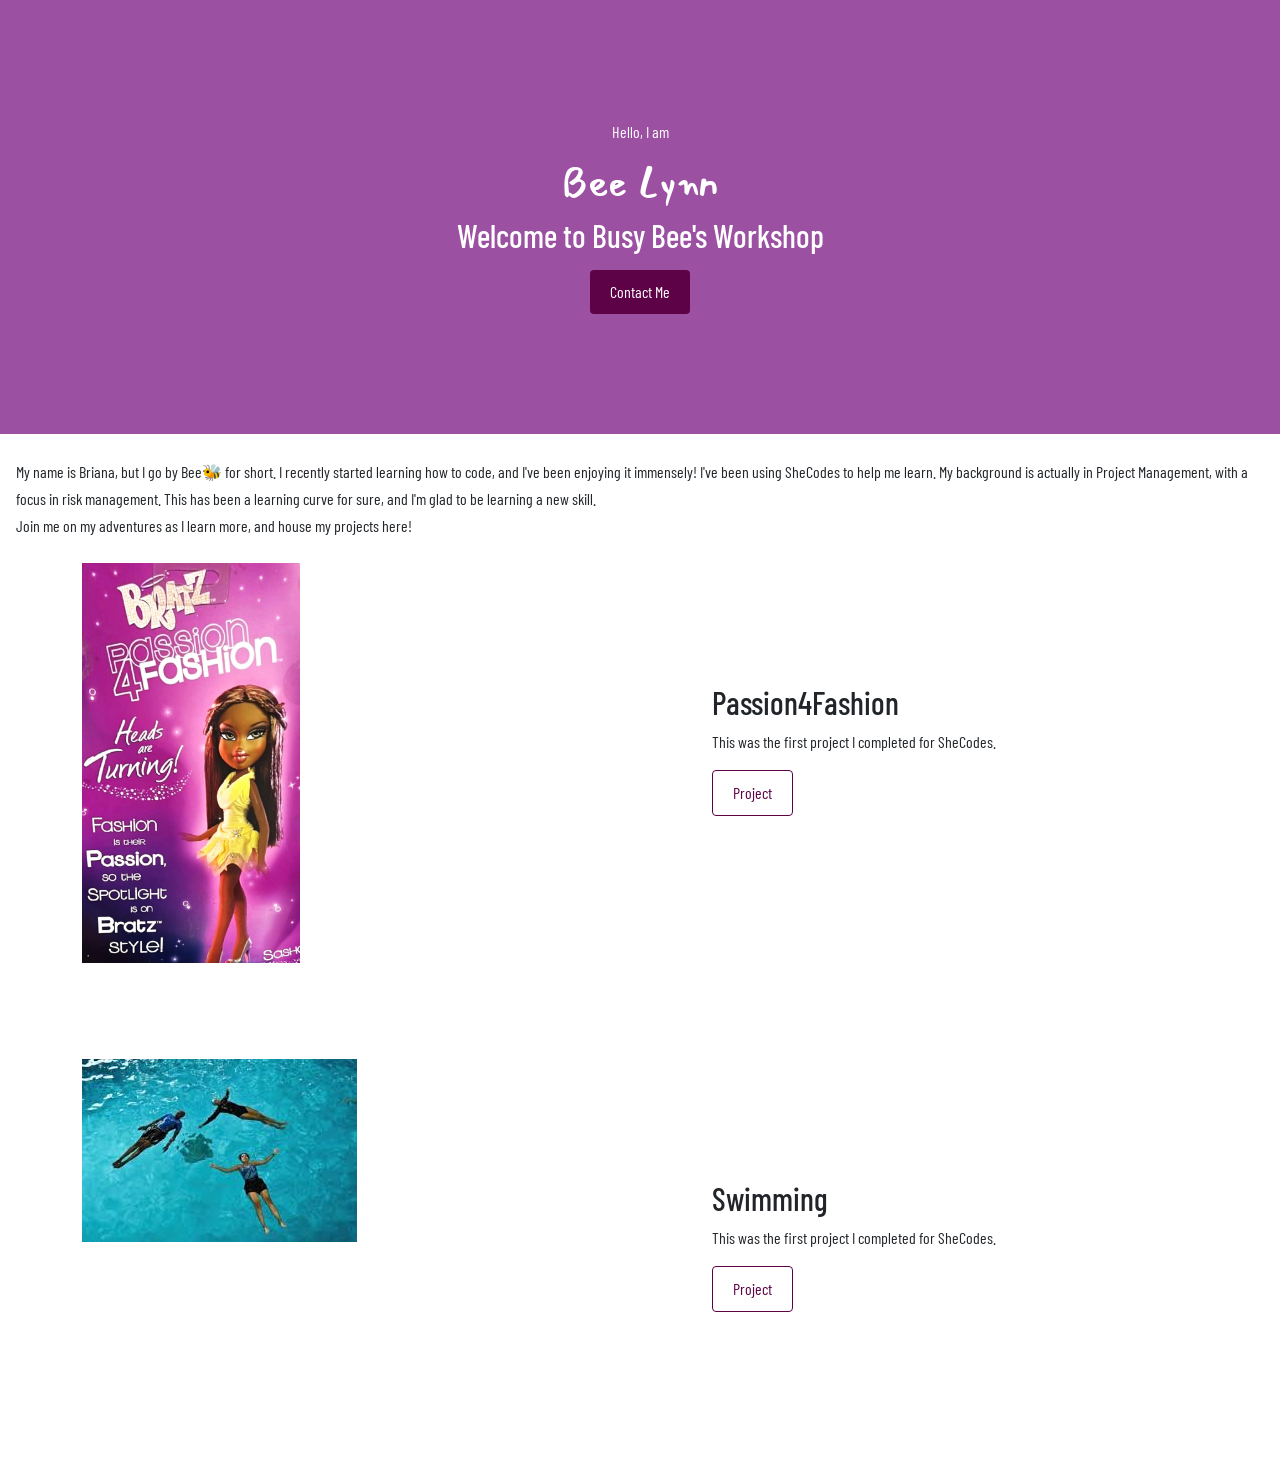
==== index.html @ 607708c8 "Fixed the rows and container for the listed projects in html" ====
<!DOCTYPE html>
<html lang="en">
  <head>
    <meta charset="UTF-8" />
    <meta name="viewport" content="width=device-width, initial-scale=1.0" />
    <link
      href="https://cdn.jsdelivr.net/npm/bootstrap@5.3.8/dist/css/bootstrap.min.css"
      rel="stylesheet"
      integrity="sha384-sRIl4kxILFvY47J16cr9ZwB07vP4J8+LH7qKQnuqkuIAvNWLzeN8tE5YBujZqJLB"
      crossorigin="anonymous"
    />
    <script
      src="https://cdn.jsdelivr.net/npm/bootstrap@5.3.8/dist/js/bootstrap.bundle.min.js"
      integrity="sha384-FKyoEForCGlyvwx9Hj09JcYn3nv7wiPVlz7YYwJrWVcXK/BmnVDxM+D2scQbITxI"
      crossorigin="anonymous"
    ></script>
    <link rel="preconnect" href="https://fonts.googleapis.com" />
    <link rel="preconnect" href="https://fonts.gstatic.com" crossorigin />
    <link
      href="https://fonts.googleapis.com/css2?family=Barlow+Condensed:ital,wght@0,100;0,200;0,300;0,400;0,500;0,600;0,700;0,800;0,900;1,100;1,200;1,300;1,400;1,500;1,600;1,700;1,800;1,900&family=Mansalva&display=swap"
      rel="stylesheet"
    />
    <link rel="stylesheet" href="source/style.css" />
    <title>Bee Lynn Homepage</title>
  </head>
  <body>
    <div class="webpage">
      <p>Hello, I am</p>
      <h1 class="bee">Bee Lynn</h1>
      <h2 class="mb-3">Welcome to Busy Bee's Workshop</h2>
      <div>
        <a href="#" class="btn btn-info">Contact Me</a>
      </div>
    </div>
    <div>
      <p class="about-bee mt-4 mb-4 ps-3 pe-3">
        My name is Briana, but I go by Bee🐝 for short. I recently started
        learning how to code, and I've been enjoying it immensely! I've been
        using SheCodes to help me learn. My background is actually in Project
        Management, with a focus in risk management. This has been a learning
        curve for sure, and I'm glad to be learning a new skill.
        <br />Join me on my adventures as I learn more, and house my projects
        here!
      </p>
      <div class="container">
        <div class="row mb-5">
          <div class="col-6">
            <img
              src="picture/fashion.png"
              class="img-fluid mb-5"
              alt="Sasha from the Bratz"
            />
          </div>
          <div class="col-6">
            <div class="project-info">
              <h2>Passion4Fashion</h2>
              <p class="">
                This was the first project I completed for SheCodes.
              </p>
              <div>
                <a href="#" class="btn btn-info-outline">Project</a>
              </div>
            </div>
          </div>
        </div>
      </div>
      <div class="container">
        <div class="row mb-5">
          <div class="col-6">
            <img
              src="picture/swim1.jpeg"
              class="img-fluid"
              alt="Group of people floating on their back in pool"
            />
          </div>
          <div class="col-6">
            <div class="project-info">
              <h2>Swimming</h2>
              <p class="">
                This was the first project I completed for SheCodes.
              </p>
              <div>
                <a href="#" class="btn btn-info-outline">Project</a>
              </div>
            </div>
          </div>
        </div>
      </div>
    </div>
  </body>
</html>
---- source/style.css ----
:root {
  --font: "Barlow Condensed", sans-serif;
  --button-color: #5d0247;
}

body {
  font-family: var(--font);
}

.webpage {
  background: #9b50a2;
  text-align: center;
  color: white;
  padding: 120px 20px;
}

.bee {
  font-family: "Mansalva", sans-serif;
}

.btn-info {
  border-radius: 4px;
  border: none;
  padding: 10px 20px;
  background: var(--button-color);
  color: white;
}

.btn-info-outline {
  border-radius: 4px;
  border: none;
  padding: 10px 20px;
  border: 1px solid var(--button-color);
  color: var(--button-color);
}

.btn-info-outline:hover {
  border: var(--button-color);
}

.about-bee {
  line-height: 27px;
}

.img-fluid {
  max-width: 400px;
  max-height: 400px;
}

.project-info {
  padding: 120px 60px;
}
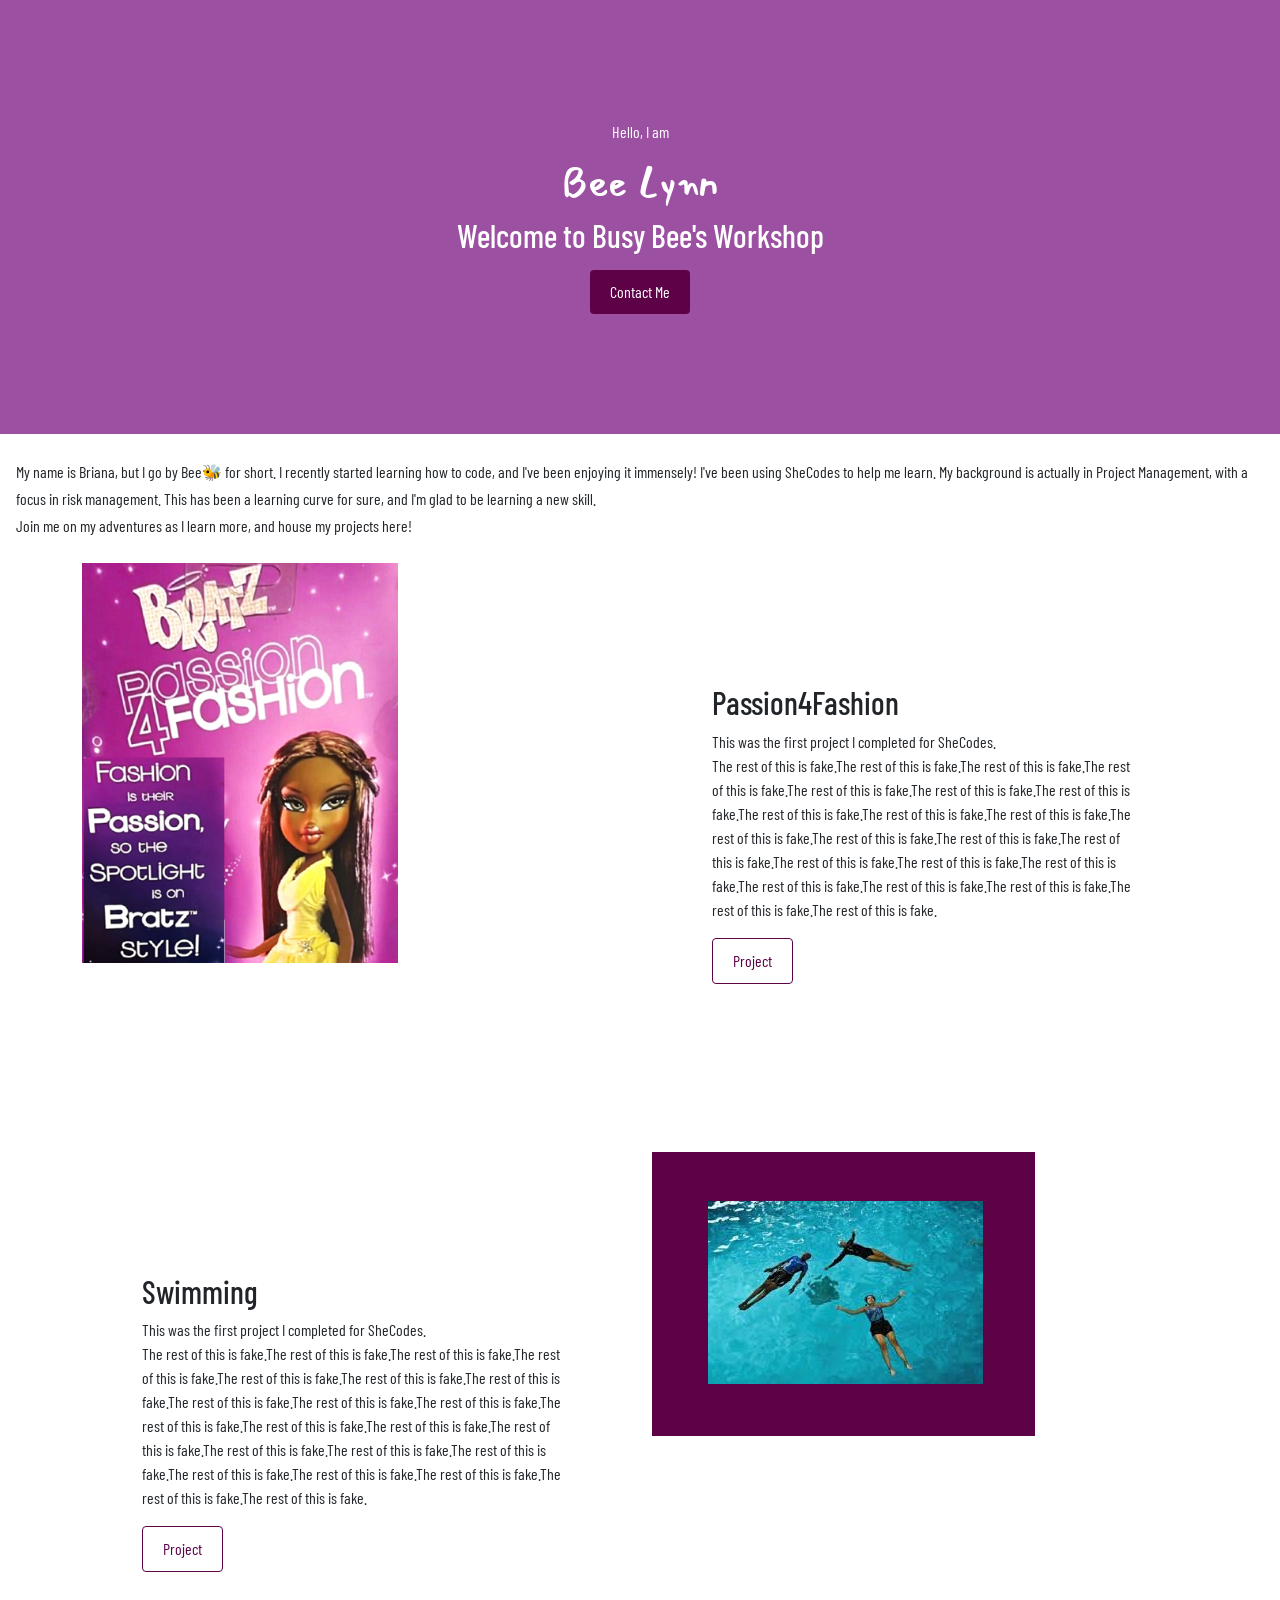
==== commit b7d7b957: "Updated the picture html to not show when the webpage is smaller; added some css to the pictures" ====
--- a/index.html
+++ b/index.html
@@ -44,18 +44,27 @@
       </p>
       <div class="container">
         <div class="row mb-5">
-          <div class="col-6">
+          <div class="col d-none d-lg-block">
             <img
-              src="picture/fashion.png"
-              class="img-fluid mb-5"
+              src="picture/bratz.png"
+              class="pic img-fluid"
               alt="Sasha from the Bratz"
             />
           </div>
-          <div class="col-6">
+          <div class="col">
             <div class="project-info">
               <h2>Passion4Fashion</h2>
               <p class="">
-                This was the first project I completed for SheCodes.
+                This was the first project I completed for SheCodes. <br />The
+                rest of this is fake.The rest of this is fake.The rest of this
+                is fake.The rest of this is fake.The rest of this is fake.The
+                rest of this is fake.The rest of this is fake.The rest of this
+                is fake.The rest of this is fake.The rest of this is fake.The
+                rest of this is fake.The rest of this is fake.The rest of this
+                is fake.The rest of this is fake.The rest of this is fake.The
+                rest of this is fake.The rest of this is fake.The rest of this
+                is fake.The rest of this is fake.The rest of this is fake.The
+                rest of this is fake.The rest of this is fake.
               </p>
               <div>
                 <a href="#" class="btn btn-info-outline">Project</a>
@@ -66,24 +75,33 @@
       </div>
       <div class="container">
         <div class="row mb-5">
-          <div class="col-6">
-            <img
-              src="picture/swim1.jpeg"
-              class="img-fluid"
-              alt="Group of people floating on their back in pool"
-            />
-          </div>
-          <div class="col-6">
+          <div class="col">
             <div class="project-info">
               <h2>Swimming</h2>
               <p class="">
-                This was the first project I completed for SheCodes.
+                This was the first project I completed for SheCodes. <br />The
+                rest of this is fake.The rest of this is fake.The rest of this
+                is fake.The rest of this is fake.The rest of this is fake.The
+                rest of this is fake.The rest of this is fake.The rest of this
+                is fake.The rest of this is fake.The rest of this is fake.The
+                rest of this is fake.The rest of this is fake.The rest of this
+                is fake.The rest of this is fake.The rest of this is fake.The
+                rest of this is fake.The rest of this is fake.The rest of this
+                is fake.The rest of this is fake.The rest of this is fake.The
+                rest of this is fake.The rest of this is fake.
               </p>
               <div>
                 <a href="#" class="btn btn-info-outline">Project</a>
               </div>
             </div>
           </div>
+          <div class="col d-none d-lg-block">
+            <img
+              src="picture/swim1.png"
+              class="pic img-fluid"
+              alt="Group of people floating on their back in pool"
+            />
+          </div>
         </div>
       </div>
     </div>
--- a/source/style.css
+++ b/source/style.css
@@ -42,11 +42,19 @@
   line-height: 27px;
 }
 
-.img-fluid {
+.pic {
   max-width: 400px;
   max-height: 400px;
+  background-color: #f768d4;
 }
 
 .project-info {
   padding: 120px 60px;
 }
+
+@media (max-width: 900) {
+  .project-info {
+    padding: 0;
+    text-align: center;
+  }
+}
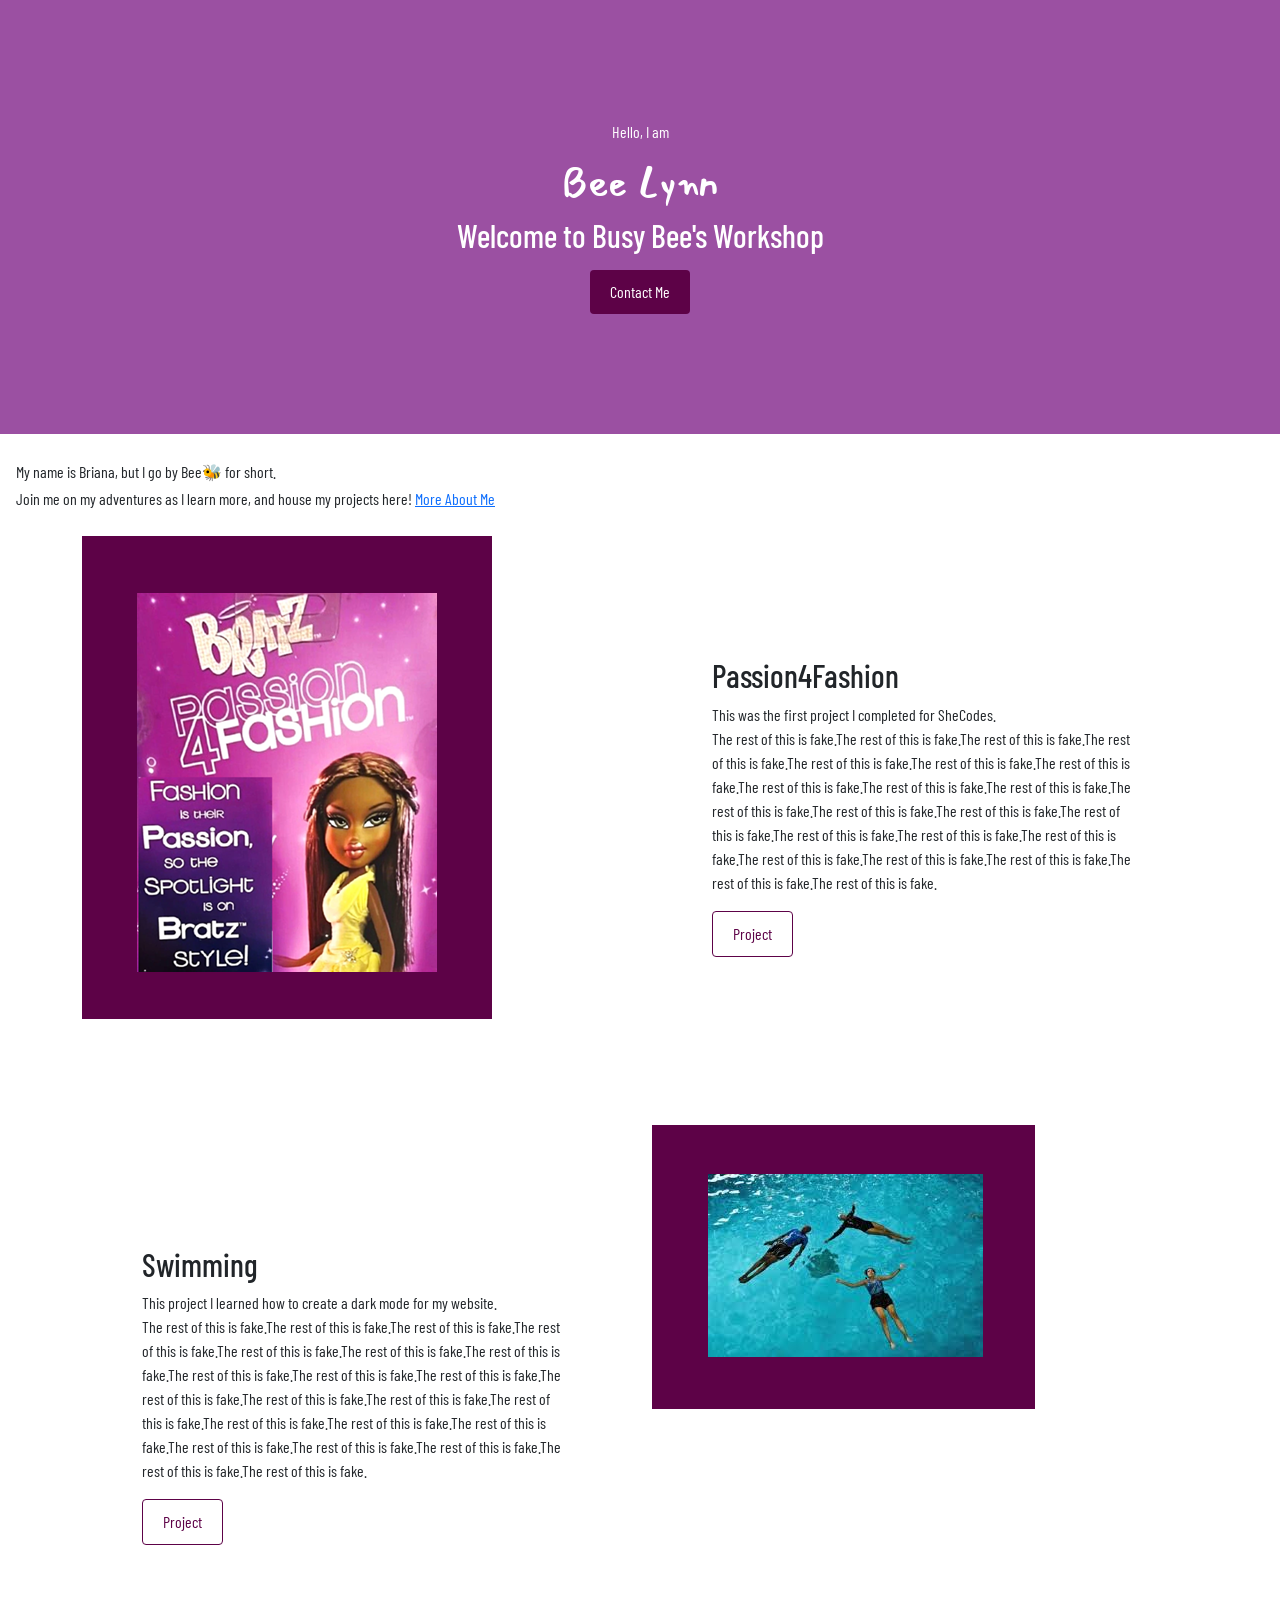
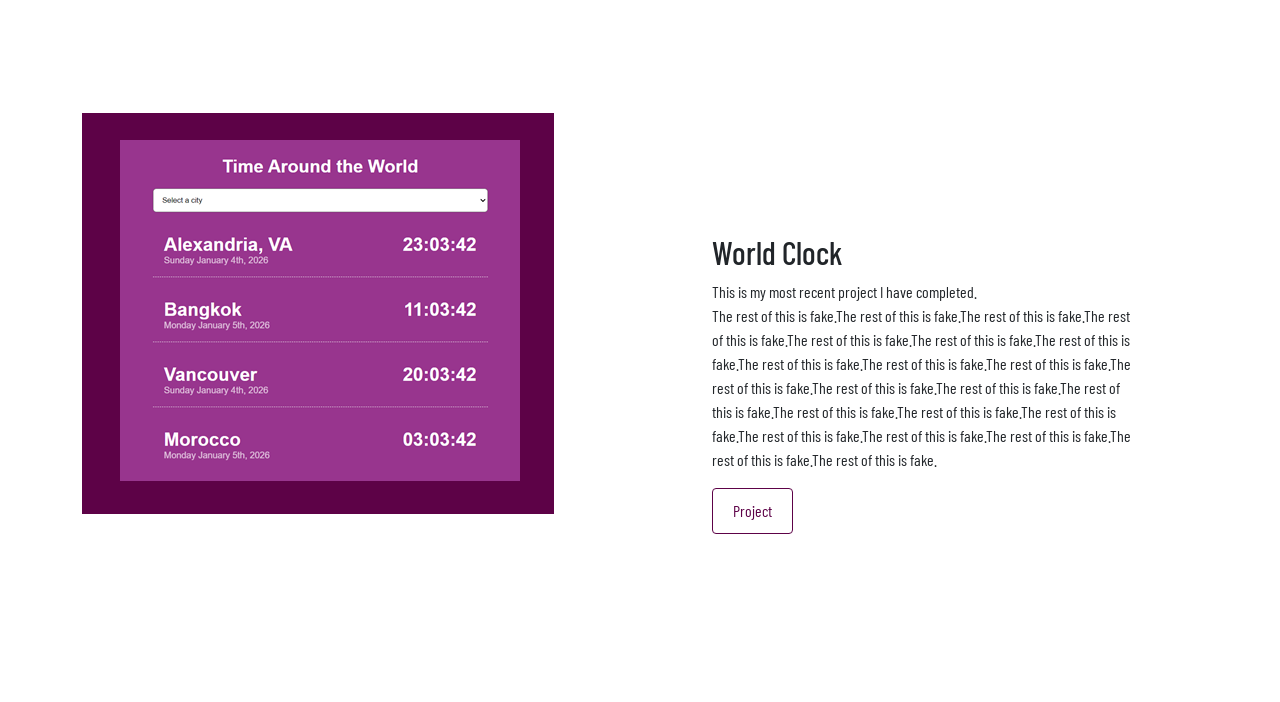
==== commit 180c987b: "Added third project (worldclock), and updated information for about me page. Linked the homepage and" ====
--- a/index.html
+++ b/index.html
@@ -34,13 +34,9 @@
     </div>
     <div>
       <p class="about-bee mt-4 mb-4 ps-3 pe-3">
-        My name is Briana, but I go by Bee🐝 for short. I recently started
-        learning how to code, and I've been enjoying it immensely! I've been
-        using SheCodes to help me learn. My background is actually in Project
-        Management, with a focus in risk management. This has been a learning
-        curve for sure, and I'm glad to be learning a new skill.
+        My name is Briana, but I go by Bee🐝 for short.
         <br />Join me on my adventures as I learn more, and house my projects
-        here!
+        here! <a href="about.html">More About Me</a>
       </p>
       <div class="container">
         <div class="row mb-5">
@@ -79,16 +75,16 @@
             <div class="project-info">
               <h2>Swimming</h2>
               <p class="">
-                This was the first project I completed for SheCodes. <br />The
-                rest of this is fake.The rest of this is fake.The rest of this
-                is fake.The rest of this is fake.The rest of this is fake.The
-                rest of this is fake.The rest of this is fake.The rest of this
-                is fake.The rest of this is fake.The rest of this is fake.The
-                rest of this is fake.The rest of this is fake.The rest of this
-                is fake.The rest of this is fake.The rest of this is fake.The
-                rest of this is fake.The rest of this is fake.The rest of this
-                is fake.The rest of this is fake.The rest of this is fake.The
-                rest of this is fake.The rest of this is fake.
+                This project I learned how to create a dark mode for my website.
+                <br />The rest of this is fake.The rest of this is fake.The rest
+                of this is fake.The rest of this is fake.The rest of this is
+                fake.The rest of this is fake.The rest of this is fake.The rest
+                of this is fake.The rest of this is fake.The rest of this is
+                fake.The rest of this is fake.The rest of this is fake.The rest
+                of this is fake.The rest of this is fake.The rest of this is
+                fake.The rest of this is fake.The rest of this is fake.The rest
+                of this is fake.The rest of this is fake.The rest of this is
+                fake.The rest of this is fake.The rest of this is fake.
               </p>
               <div>
                 <a href="#" class="btn btn-info-outline">Project</a>
@@ -104,6 +100,37 @@
           </div>
         </div>
       </div>
+      <div class="container">
+        <div class="row mb-5">
+          <div class="col d-none d-lg-block">
+            <img
+              src="picture/worldclock.png"
+              class="pic img-fluid"
+              alt="Sasha from the Bratz"
+            />
+          </div>
+          <div class="col">
+            <div class="project-info">
+              <h2>World Clock</h2>
+              <p class="">
+                This is my most recent project I have completed. <br />The rest
+                of this is fake.The rest of this is fake.The rest of this is
+                fake.The rest of this is fake.The rest of this is fake.The rest
+                of this is fake.The rest of this is fake.The rest of this is
+                fake.The rest of this is fake.The rest of this is fake.The rest
+                of this is fake.The rest of this is fake.The rest of this is
+                fake.The rest of this is fake.The rest of this is fake.The rest
+                of this is fake.The rest of this is fake.The rest of this is
+                fake.The rest of this is fake.The rest of this is fake.The rest
+                of this is fake.The rest of this is fake.
+              </p>
+              <div>
+                <a href="#" class="btn btn-info-outline">Project</a>
+              </div>
+            </div>
+          </div>
+        </div>
+      </div>
     </div>
   </body>
 </html>
--- a/source/style.css
+++ b/source/style.css
@@ -1,14 +1,23 @@
 :root {
   --font: "Barlow Condensed", sans-serif;
-  --button-color: #5d0247;
+  --primary-color: #5d0247;
+  --background-color: #9b50a2;
 }
 
 body {
   font-family: var(--font);
 }
 
+.three-head {
+  border-radius: 4px;
+  padding: 10px 20px;
+  border: 2px solid var(--primary-color);
+  color: var(--primary-color);
+  background-color: var(--background-color);
+}
+
 .webpage {
-  background: #9b50a2;
+  background: var(--background-color);
   text-align: center;
   color: white;
   padding: 120px 20px;
@@ -22,7 +31,7 @@
   border-radius: 4px;
   border: none;
   padding: 10px 20px;
-  background: var(--button-color);
+  background: var(--primary-color);
   color: white;
 }
 
@@ -30,22 +39,16 @@
   border-radius: 4px;
   border: none;
   padding: 10px 20px;
-  border: 1px solid var(--button-color);
-  color: var(--button-color);
+  border: 1px solid var(--primary-color);
+  color: var(--primary-color);
 }
 
 .btn-info-outline:hover {
-  border: var(--button-color);
+  border: var(--primary-color);
 }
 
 .about-bee {
   line-height: 27px;
-}
-
-.pic {
-  max-width: 400px;
-  max-height: 400px;
-  background-color: #f768d4;
 }
 
 .project-info {
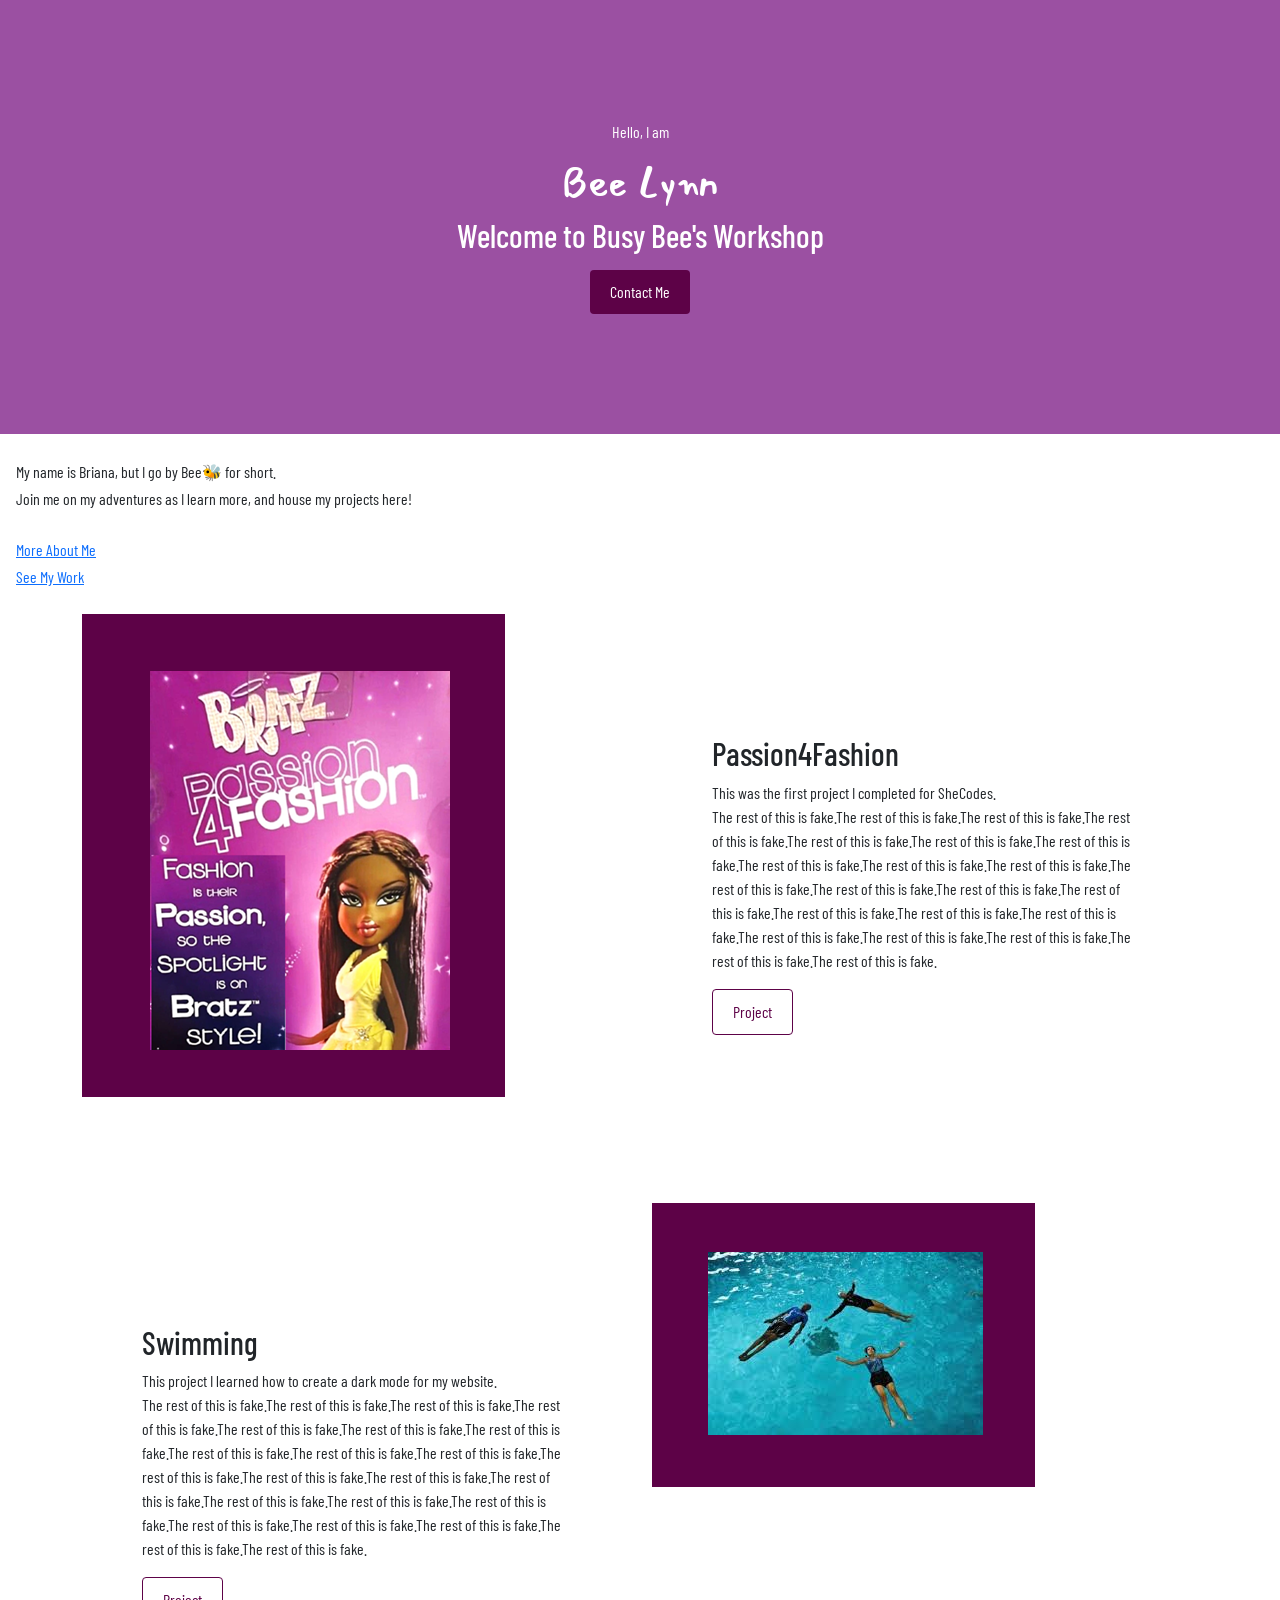
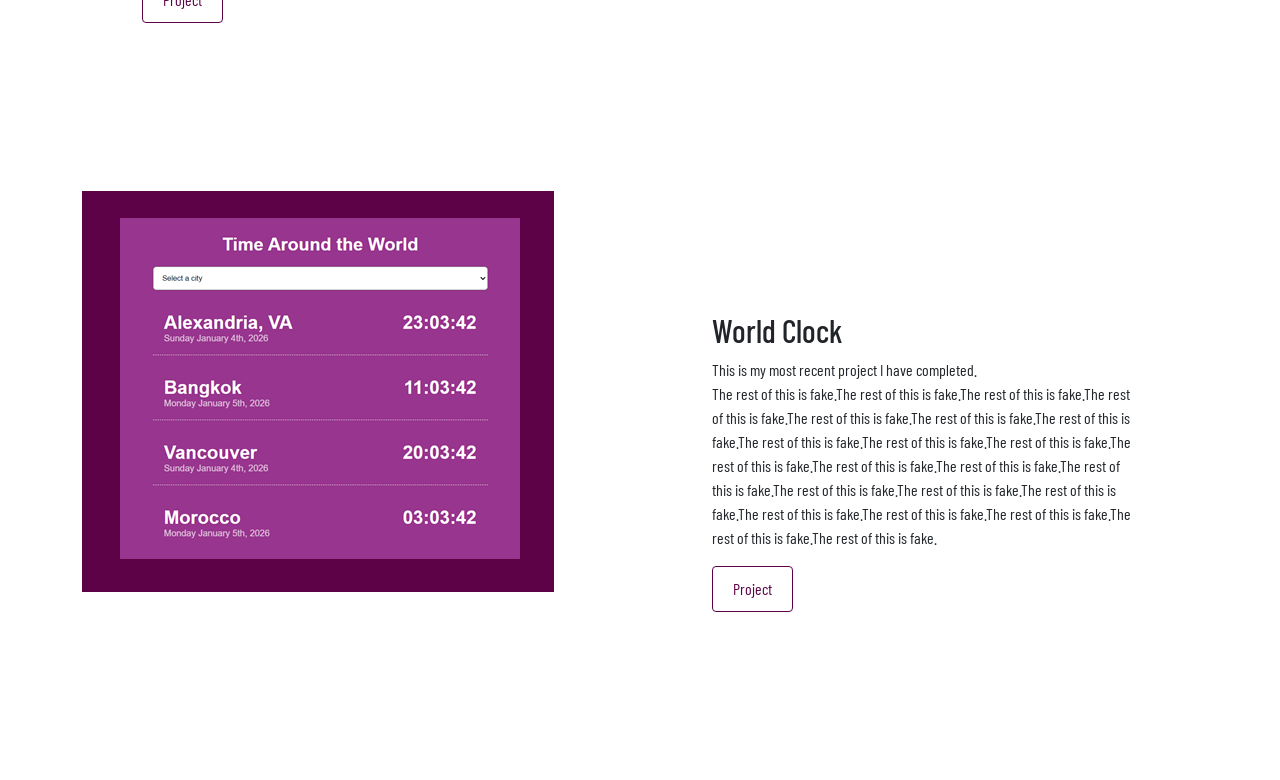
==== commit e4a7368f: "Created project page showcasing projects" ====
--- a/index.html
+++ b/index.html
@@ -24,7 +24,7 @@
     <title>Bee Lynn Homepage</title>
   </head>
   <body>
-    <div class="webpage">
+    <div class="index">
       <p>Hello, I am</p>
       <h1 class="bee">Bee Lynn</h1>
       <h2 class="mb-3">Welcome to Busy Bee's Workshop</h2>
@@ -36,7 +36,9 @@
       <p class="about-bee mt-4 mb-4 ps-3 pe-3">
         My name is Briana, but I go by Bee🐝 for short.
         <br />Join me on my adventures as I learn more, and house my projects
-        here! <a href="about.html">More About Me</a>
+        here! 
+        <div class="about-bee mt-4 ps-3 pe-3"><a href="about.html">More About Me</a></div>
+        <div class="about-bee mb-4 ps-3 pe-3"><a href="projects.html">See My Work</a></div>
       </p>
       <div class="container">
         <div class="row mb-5">
--- a/source/style.css
+++ b/source/style.css
@@ -16,7 +16,7 @@
   background-color: var(--background-color);
 }
 
-.webpage {
+.index {
   background: var(--background-color);
   text-align: center;
   color: white;
@@ -55,9 +55,18 @@
   padding: 120px 60px;
 }
 
+.webpage p {
+  line-height: 27px;
+}
+
 @media (max-width: 900) {
   .project-info {
     padding: 0;
     text-align: center;
   }
+
+  .webpage {
+    padding: 0;
+    text-align: center;
+  }
 }
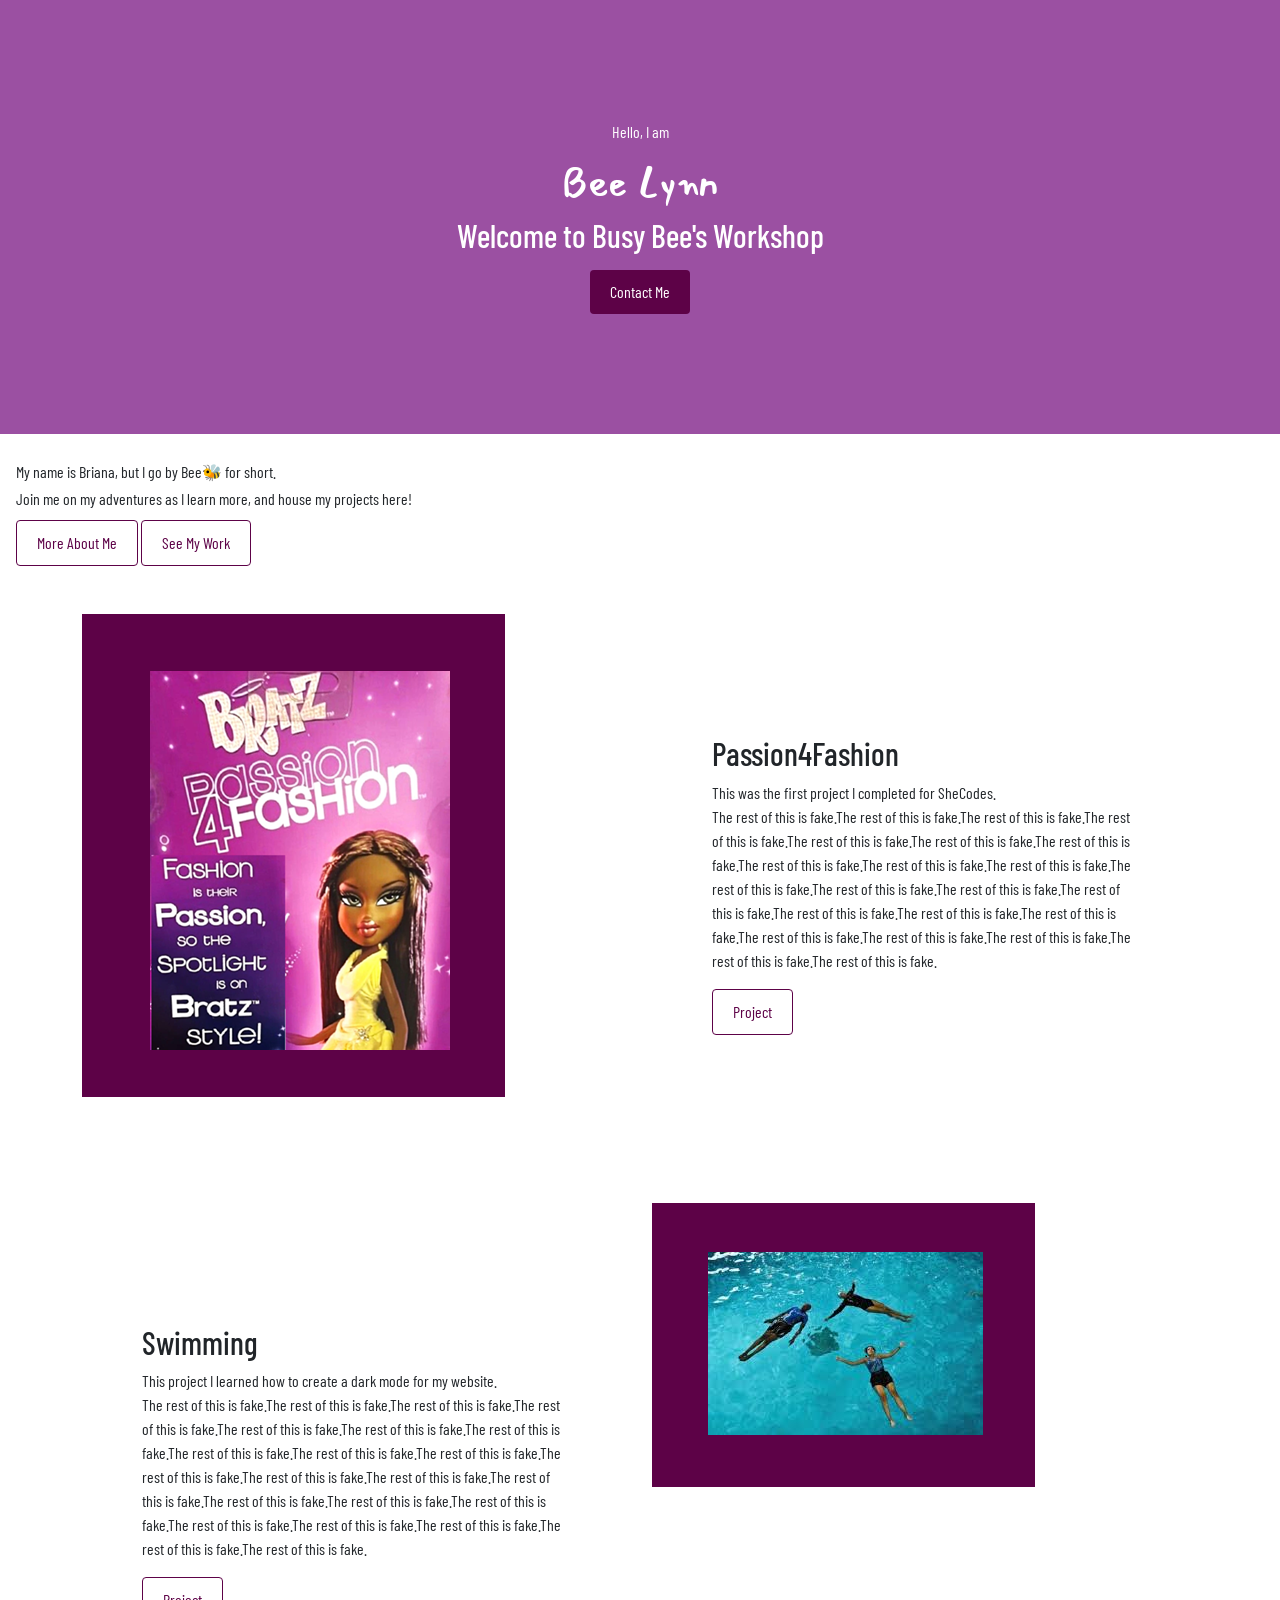
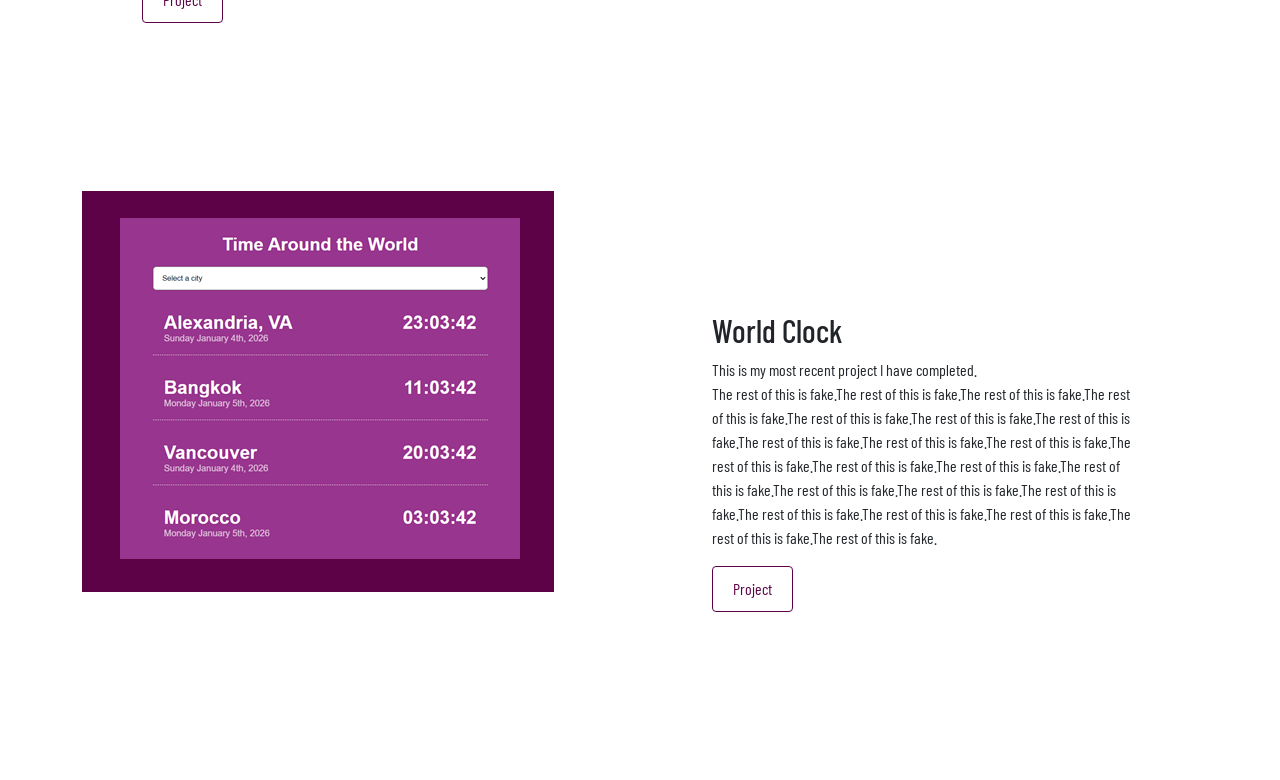
==== commit 35ecf20a: "Created contact page, cleaned up the bootstrap styling for about and index pages" ====
--- a/index.html
+++ b/index.html
@@ -33,12 +33,17 @@
       </div>
     </div>
     <div>
-      <p class="about-bee mt-4 mb-4 ps-3 pe-3">
+      <p class="about-bee mt-4 mb-2 ps-3 pe-3">
         My name is Briana, but I go by Bee🐝 for short.
         <br />Join me on my adventures as I learn more, and house my projects
-        here! 
-        <div class="about-bee mt-4 ps-3 pe-3"><a href="about.html">More About Me</a></div>
-        <div class="about-bee mb-4 ps-3 pe-3"><a href="projects.html">See My Work</a></div>
+        here!
+        <div class="mb-5 ps-3">
+        <a href="about.html" class="btn btn-info-outline"
+          >More About Me</a
+        >
+        <a href="projects.html" class="btn btn-info-outline"
+          >See My Work</a
+        ></div>
       </p>
       <div class="container">
         <div class="row mb-5">
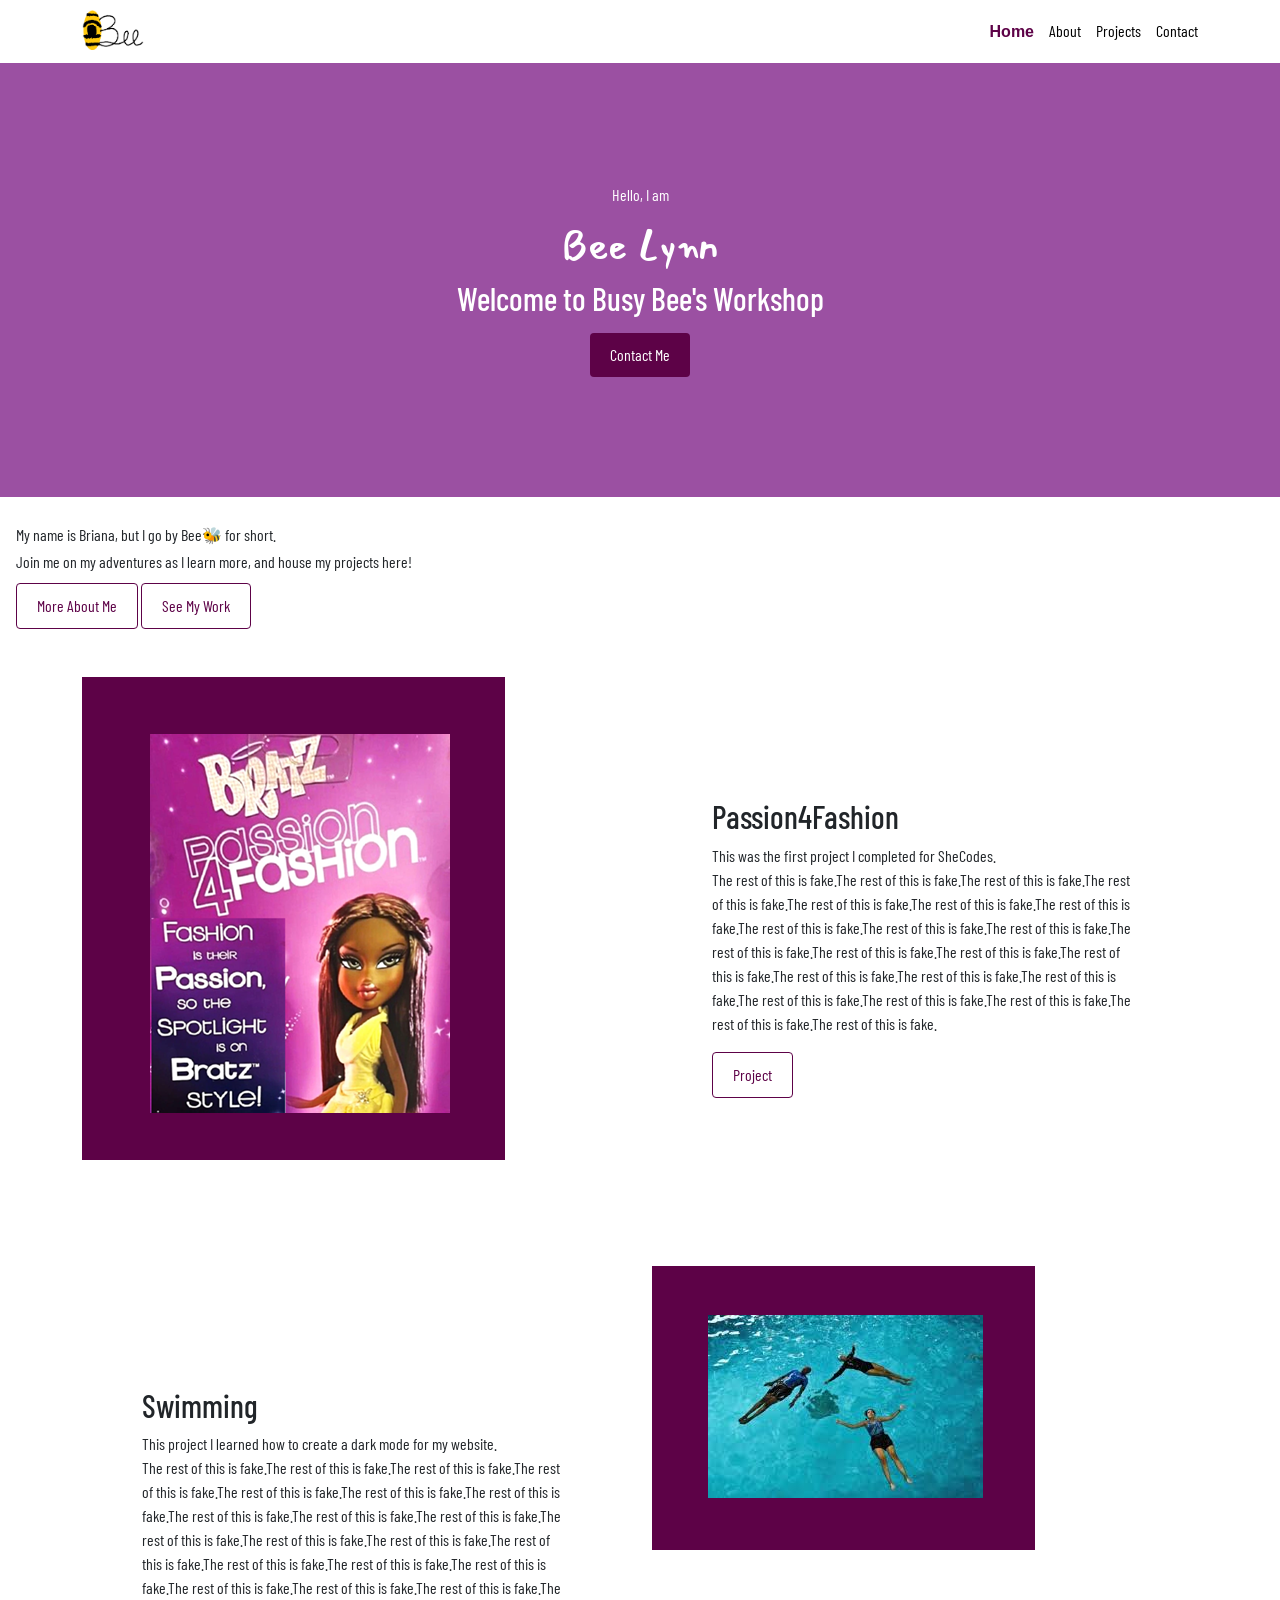
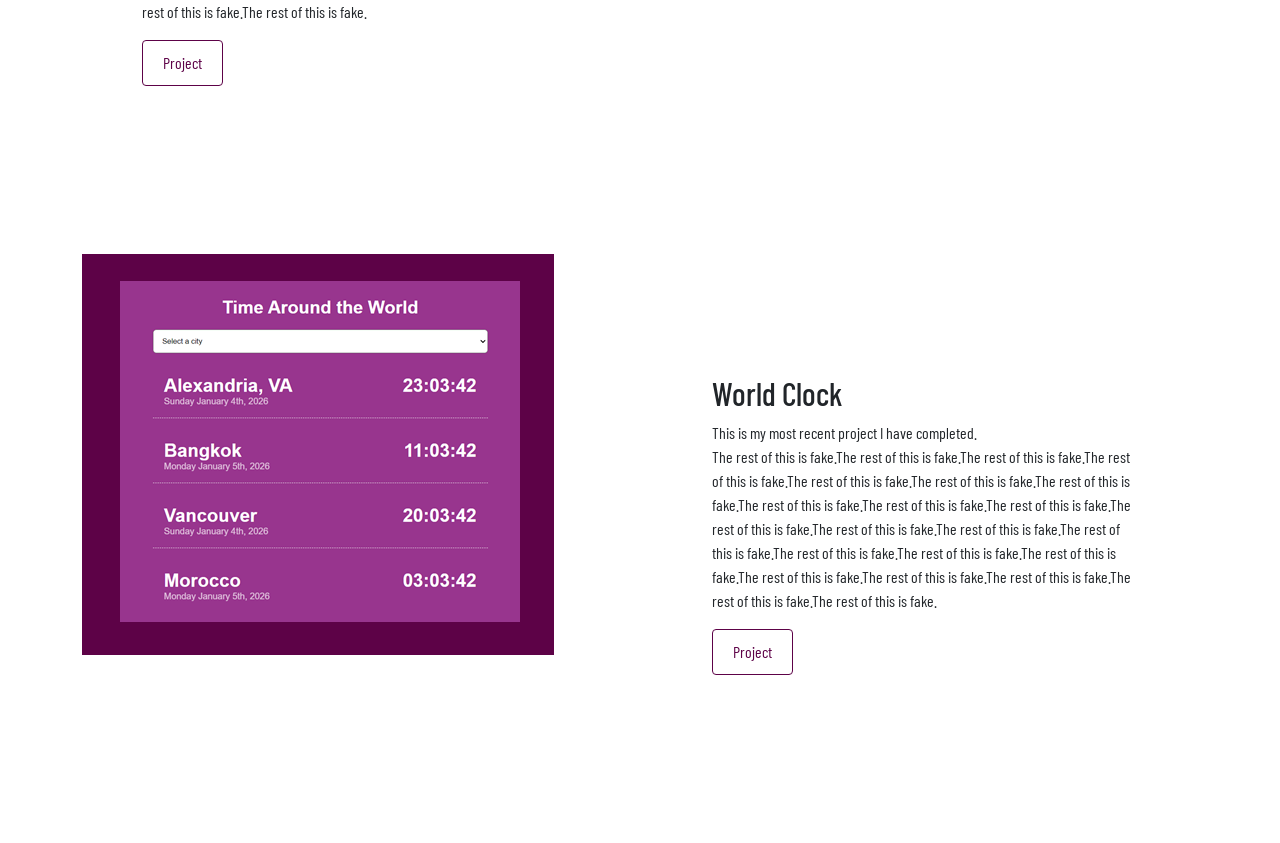
==== commit dbf7a606: "Created the navigation bar" ====
--- a/index.html
+++ b/index.html
@@ -24,12 +24,23 @@
     <title>Bee Lynn Homepage</title>
   </head>
   <body>
+    <div class="container">
+      <nav class="d-flex justify-content-between">
+        <img src="picture/bee-logo.png" class="logo" alt="" />
+        <ul>
+          <li class="active"><a href="index.html">Home</a></li>
+          <li><a href="about.html">About</a></li>
+          <li><a href="projects.html">Projects</a></li>
+          <li><a href="contact.html">Contact</a></li>
+        </ul>
+      </nav>
+    </div>
     <div class="index">
       <p>Hello, I am</p>
       <h1 class="bee">Bee Lynn</h1>
       <h2 class="mb-3">Welcome to Busy Bee's Workshop</h2>
       <div>
-        <a href="#" class="btn btn-info">Contact Me</a>
+        <a href="contact.html" class="btn btn-info" target="_blank">Contact Me</a>
       </div>
     </div>
     <div>
--- a/source/style.css
+++ b/source/style.css
@@ -55,8 +55,41 @@
   padding: 120px 60px;
 }
 
-.webpage p {
-  line-height: 27px;
+.logo {
+  max-width: 100px;
+  max-height: 40px;
+}
+
+nav {
+  padding: 10px 0;
+}
+
+nav ul {
+  padding: 0;
+  margin: 0;
+}
+
+nav li {
+  display: inline;
+  list-style: none;
+  line-height: 42px;
+  margin-left: 12px;
+}
+
+nav a {
+  text-decoration: none;
+  color: black;
+  transition: all 200ms ease-in-out;
+}
+
+nav li.active a {
+  color: var(--primary-color);
+  font-weight: 600;
+}
+
+nav a:hover {
+  color: #9b50a2;
+  font-weight: 500;
 }
 
 @media (max-width: 900) {
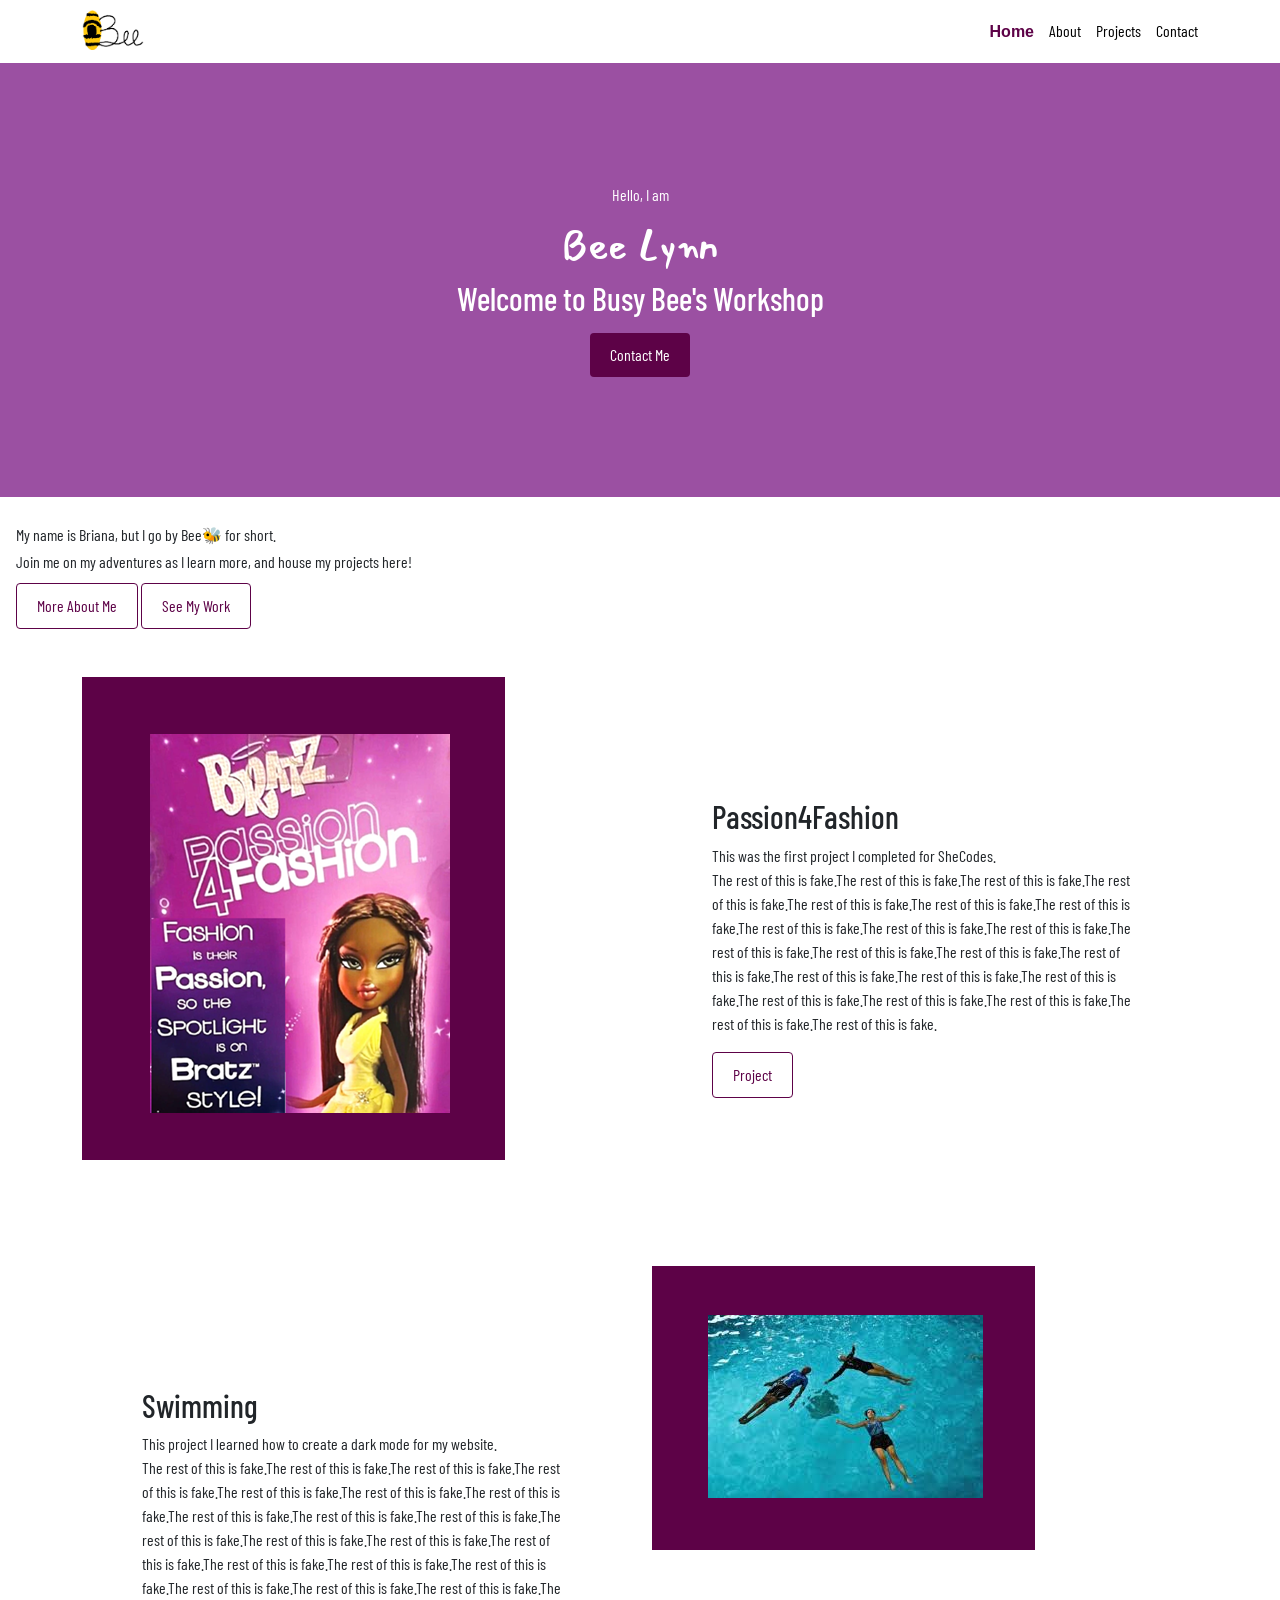
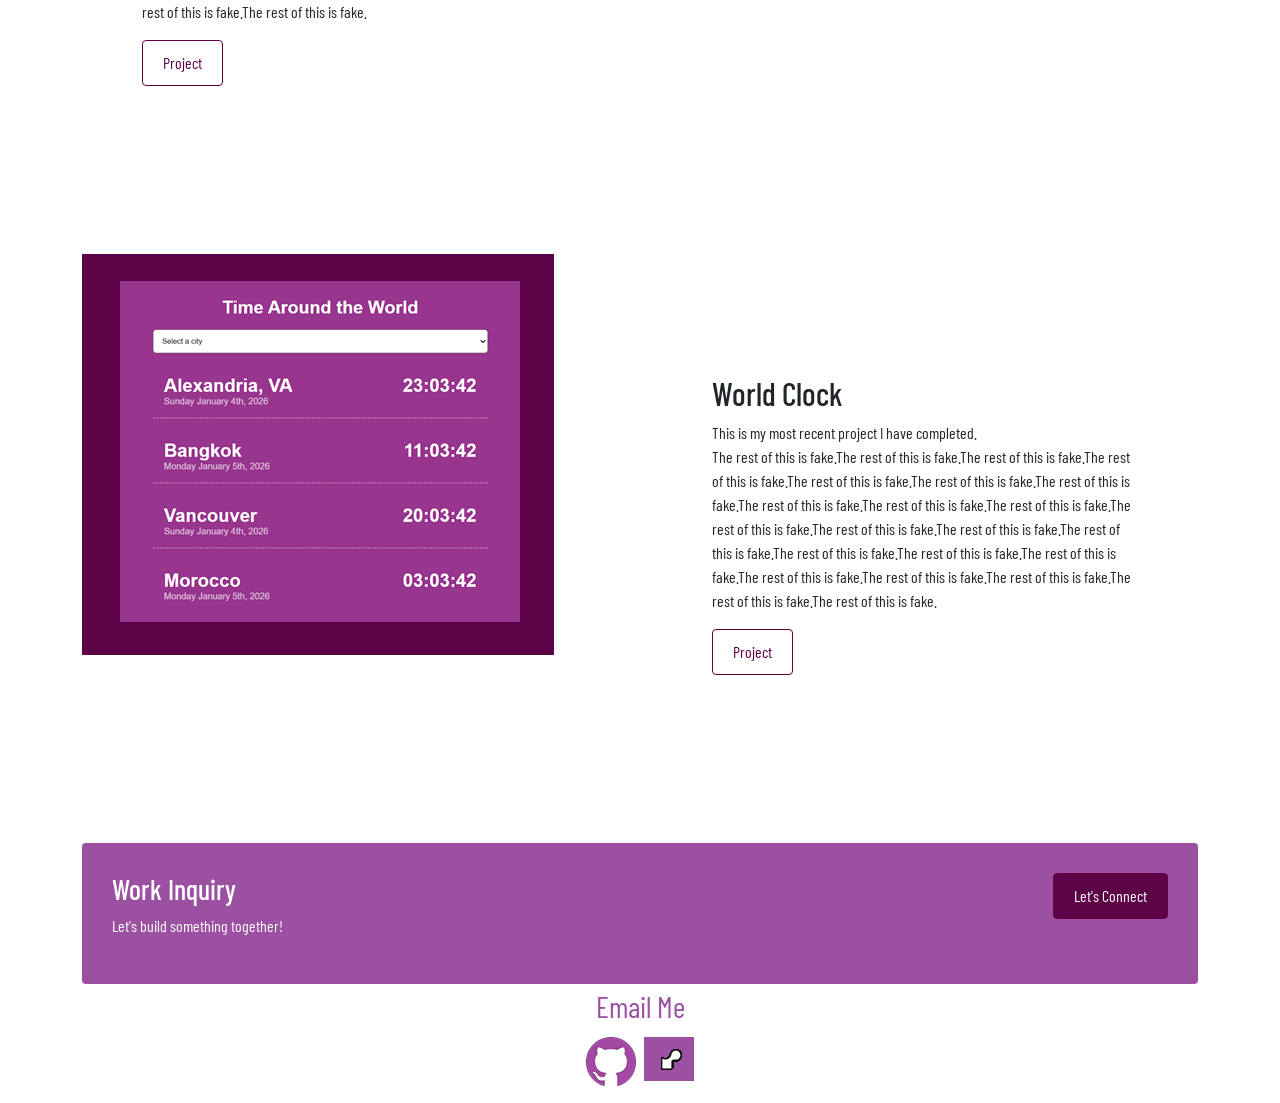
==== commit 59ea9264: "Created the footer for the index page" ====
--- a/index.html
+++ b/index.html
@@ -149,6 +149,35 @@
           </div>
         </div>
       </div>
+      <div class="container"> 
+        <footer>
+          <div class="work-inquiry d-flex justify-content-between d-none d-md-flex">
+            <div>
+              <h3>Work Inquiry</h3>
+              <p>Let's build something together!</p>
+            </div>
+            <div>
+              <a href="" class="btn btn-info-outline">Let's Connect</a>
+            </div>
+          </div>
+          <div class="d-flex justify-content-center mb-2">
+            <a href="mailto:brianajlynn@gmail.com" class="email-info">Email Me</a>
+          </div>
+            <div class="link-info d-flex justify-content-center mb-3">
+              <a href="https://github.com/mayday31" target="_blank" class="pe-2">
+                <img
+                  src="footer/github.png"
+                  class="bottom-image img-fluid" />
+              </a>
+              <a href="https://responsive-week-four.onrender.com/" target="_blank">
+                <img
+                  src="footer/render.png"
+                  class="pic img-fluid" />
+              </a>
+            </div>
+          
+        </footer>
+      </div>
     </div>
   </body>
 </html>
--- a/source/style.css
+++ b/source/style.css
@@ -92,14 +92,39 @@
   font-weight: 500;
 }
 
-@media (max-width: 900) {
+footer .work-inquiry {
+  background: var(--background-color);
+  padding: 30px;
+  color: white;
+  border-radius: 4px;
+}
+
+footer .btn-info-outline {
+  color: white;
+  background-color: var(--primary-color);
+}
+
+footer .email-info {
+  text-decoration: none;
+  color: #9b50a2;
+  text-align: center;
+  font-size: 30px;
+}
+
+footer .email-info:hover {
+  color: var(--primary-color);
+  font-size: 35px;
+}
+
+@media (max-width: 900px) {
   .project-info {
     padding: 0;
     text-align: center;
   }
 
-  .webpage {
+  .page-contact {
     padding: 0;
     text-align: center;
+    color: #9b50a2;
   }
 }
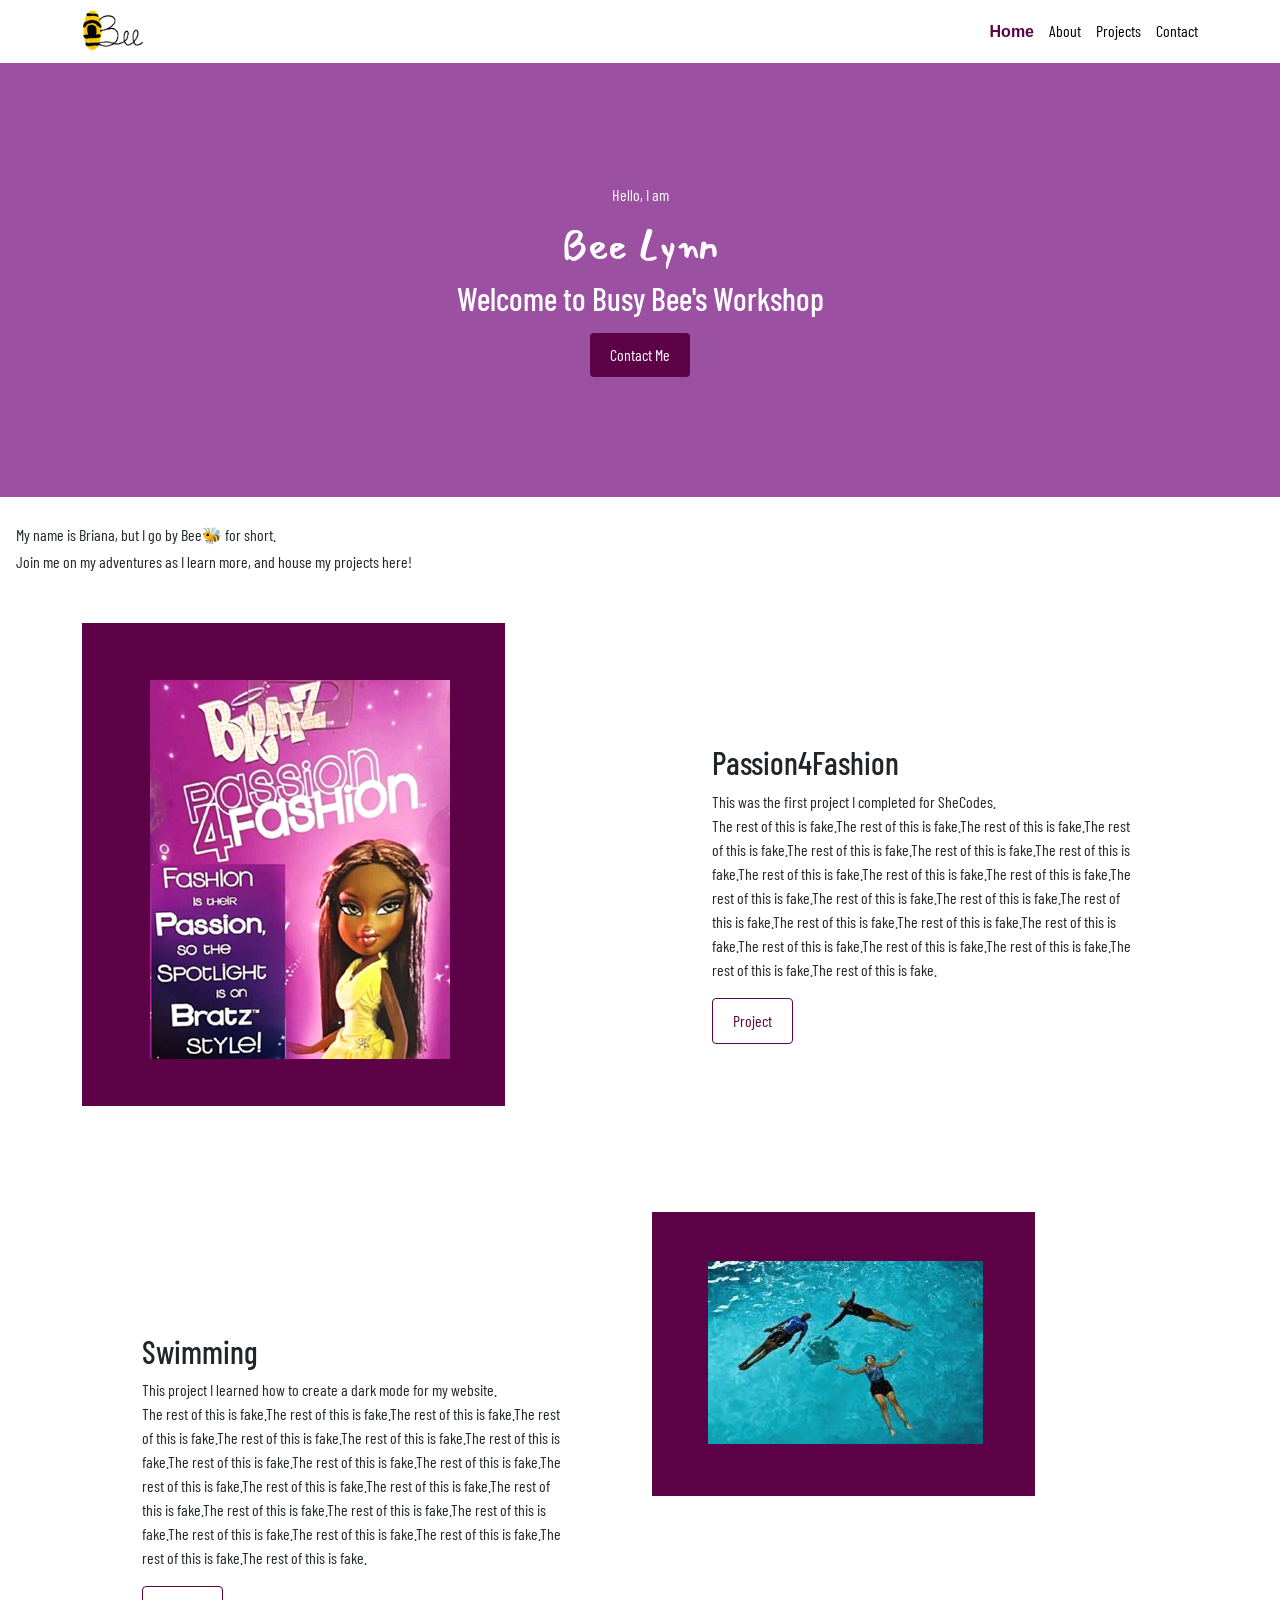
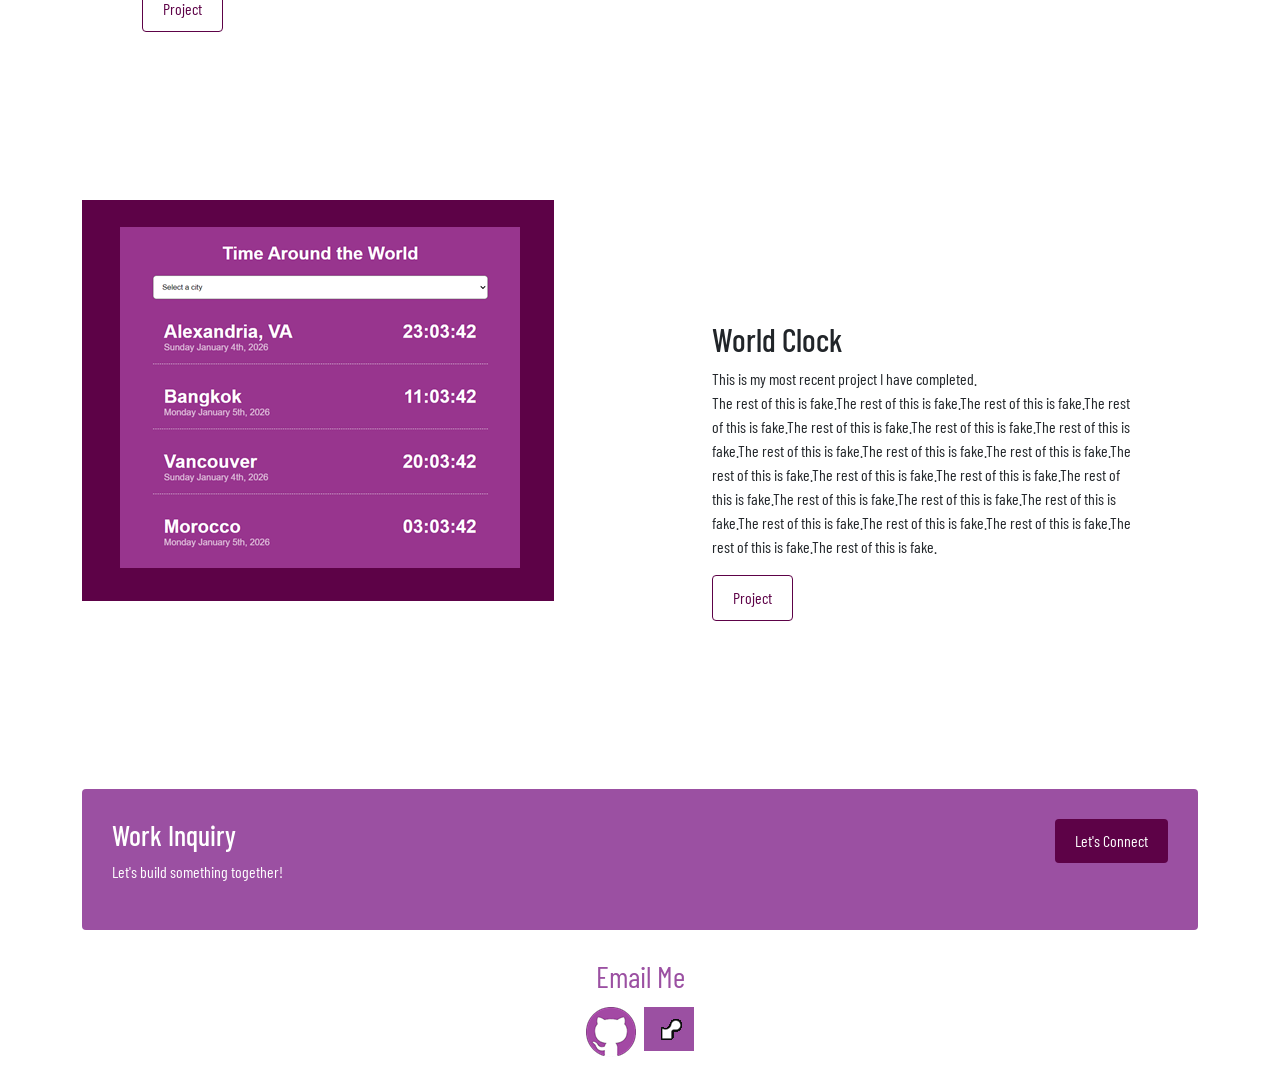
==== commit fb4cd5d9: "SEO updated" ====
--- a/index.html
+++ b/index.html
@@ -3,6 +3,10 @@
   <head>
     <meta charset="UTF-8" />
     <meta name="viewport" content="width=device-width, initial-scale=1.0" />
+    <meta
+      name="description"
+      content="This is a homepage about the projects I have completed from my learning in SheCodes. My name is Briana Lynn, but I got by Bee for short. I have links on how to contact me and see my work."
+    />
     <link
       href="https://cdn.jsdelivr.net/npm/bootstrap@5.3.8/dist/css/bootstrap.min.css"
       rel="stylesheet"
@@ -26,12 +30,18 @@
   <body>
     <div class="container">
       <nav class="d-flex justify-content-between">
-        <img src="picture/bee-logo.png" class="logo" alt="" />
+        <img
+          src="picture/bee-logo.png"
+          class="logo"
+          alt="Logo I created of a Bee"
+        />
         <ul>
-          <li class="active"><a href="index.html">Home</a></li>
-          <li><a href="about.html">About</a></li>
-          <li><a href="projects.html">Projects</a></li>
-          <li><a href="contact.html">Contact</a></li>
+          <li class="active" title="Homepage"><a href="index.html">Home</a></li>
+          <li><a href="about.html" title="About Me">About</a></li>
+          <li>
+            <a href="projects.html" title="Projects I've Done">Projects</a>
+          </li>
+          <li><a href="contact.html" title="Contact Me">Contact</a></li>
         </ul>
       </nav>
     </div>
@@ -40,21 +50,16 @@
       <h1 class="bee">Bee Lynn</h1>
       <h2 class="mb-3">Welcome to Busy Bee's Workshop</h2>
       <div>
-        <a href="contact.html" class="btn btn-info" target="_blank">Contact Me</a>
+        <a href="contact.html" class="btn btn-info" target="_blank"
+          >Contact Me</a
+        >
       </div>
     </div>
     <div>
-      <p class="about-bee mt-4 mb-2 ps-3 pe-3">
+      <p class="about-bee mt-4 mb-5 ps-3 pe-3">
         My name is Briana, but I go by Bee🐝 for short.
         <br />Join me on my adventures as I learn more, and house my projects
         here!
-        <div class="mb-5 ps-3">
-        <a href="about.html" class="btn btn-info-outline"
-          >More About Me</a
-        >
-        <a href="projects.html" class="btn btn-info-outline"
-          >See My Work</a
-        ></div>
       </p>
       <div class="container">
         <div class="row mb-5">
@@ -124,7 +129,7 @@
             <img
               src="picture/worldclock.png"
               class="pic img-fluid"
-              alt="Sasha from the Bratz"
+              alt="Picture of world clock I built using coding skills"
             />
           </div>
           <div class="col">
@@ -149,33 +154,41 @@
           </div>
         </div>
       </div>
-      <div class="container"> 
+      <div class="container">
         <footer>
-          <div class="work-inquiry d-flex justify-content-between d-none d-md-flex">
+          <div
+            class="work-inquiry d-flex justify-content-between d-none d-md-flex"
+          >
             <div>
               <h3>Work Inquiry</h3>
               <p>Let's build something together!</p>
             </div>
             <div>
-              <a href="" class="btn btn-info-outline">Let's Connect</a>
+              <a href="contact.html" class="btn btn-info">Let's Connect</a>
             </div>
           </div>
-          <div class="d-flex justify-content-center mb-2">
-            <a href="mailto:brianajlynn@gmail.com" class="email-info">Email Me</a>
+          <div class="d-flex justify-content-center mt-4 mb-2">
+            <a href="mailto:brianajlynn@gmail.com" class="email-info"
+              >Email Me</a
+            >
           </div>
-            <div class="link-info d-flex justify-content-center mb-3">
-              <a href="https://github.com/mayday31" target="_blank" class="pe-2">
-                <img
-                  src="footer/github.png"
-                  class="bottom-image img-fluid" />
-              </a>
-              <a href="https://responsive-week-four.onrender.com/" target="_blank">
-                <img
-                  src="footer/render.png"
-                  class="pic img-fluid" />
-              </a>
-            </div>
-          
+          <div class="link-info d-flex justify-content-center mb-3">
+            <a
+              href="https://github.com/mayday31"
+              target="_blank"
+              class="pe-2"
+              title="Github Page"
+            >
+              <img src="footer/github.png" class="bottom-image img-fluid" />
+            </a>
+            <a
+              href="https://responsive-week-four.onrender.com/"
+              target="_blank"
+              title="Link to Render"
+            >
+              <img src="footer/render.png" class="pic img-fluid" />
+            </a>
+          </div>
         </footer>
       </div>
     </div>
--- a/source/style.css
+++ b/source/style.css
@@ -33,6 +33,10 @@
   padding: 10px 20px;
   background: var(--primary-color);
   color: white;
+}
+
+.btn-info:hover {
+  background-color: #f1c304;
 }
 
 .btn-info-outline {
